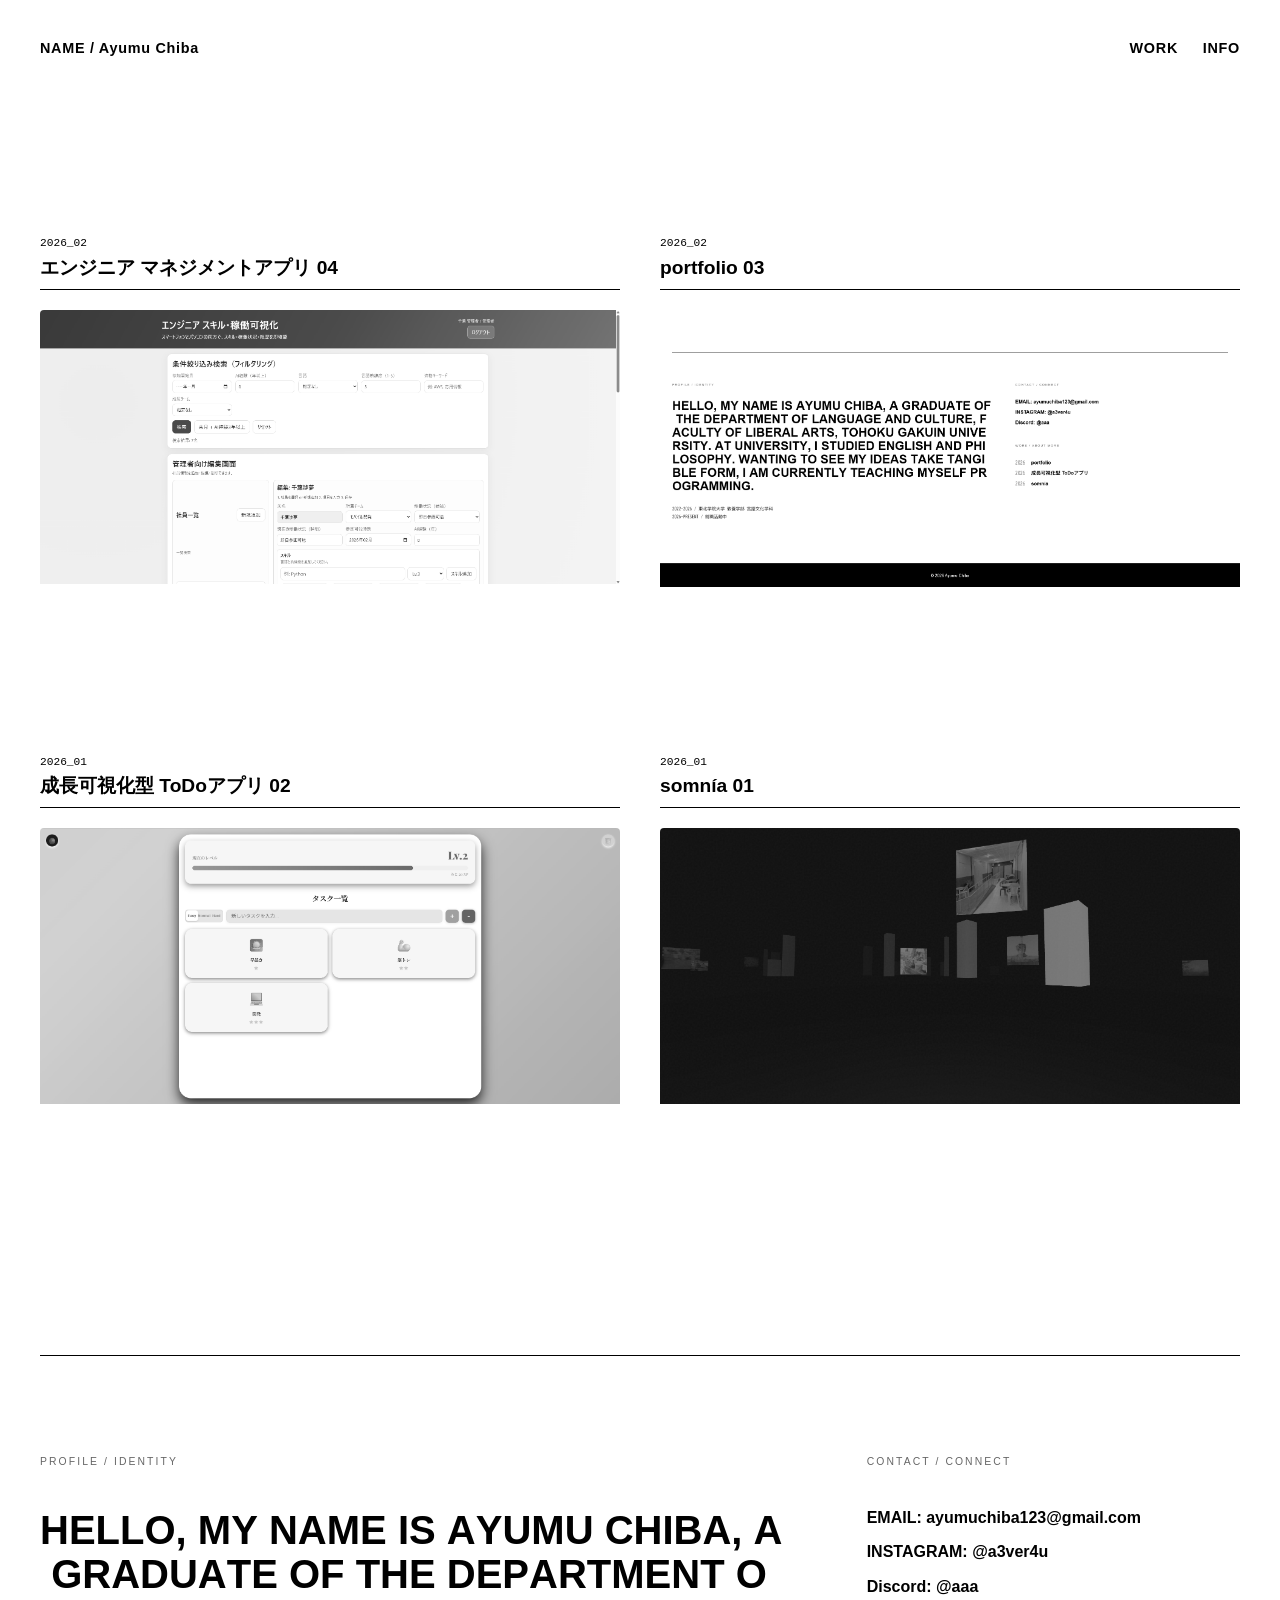
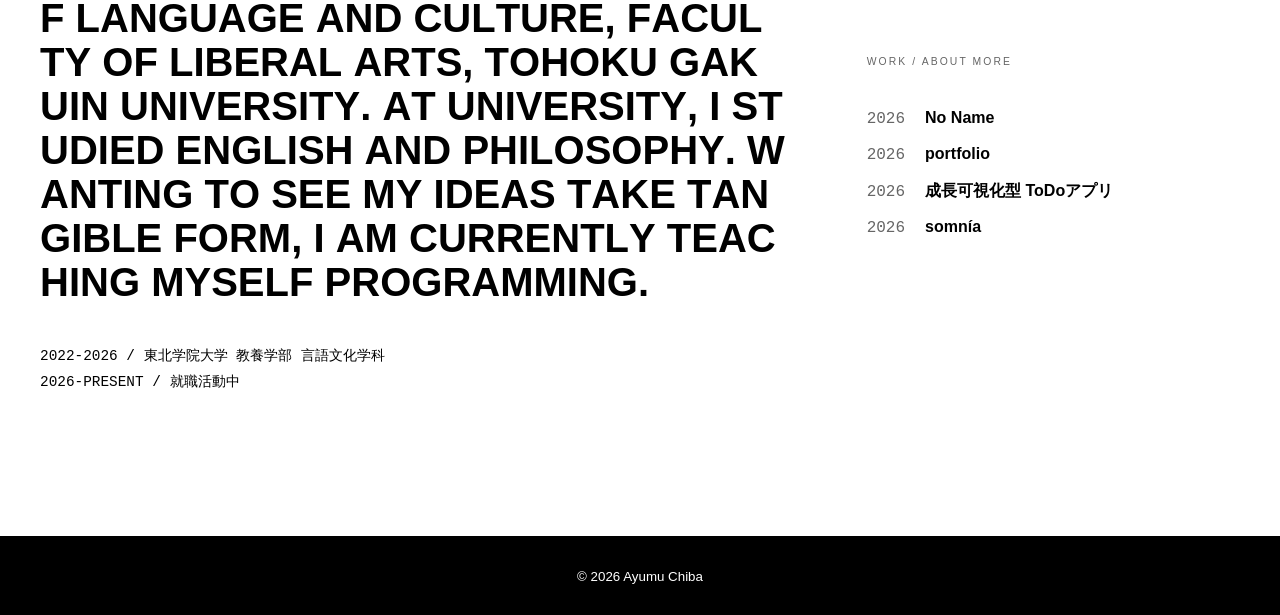
==== my_portfolio/index.html @ 64ca6fa1 "Add files via upload" ====
<!DOCTYPE html>
<html lang="ja">
<head>
    <meta charset="UTF-8">
    <meta name="viewport" content="width=device-width, initial-scale=1.0">
    <title>Portfolio — Ayumu Chiba</title>
    <meta http-equiv="refresh" content="0; url=./main/index.html">
    <link rel="canonical" href="./main/index.html">
    <script>
        location.replace('./main/index.html');
    </script>
</head>
<body>
    <p>Redirecting to <a href="./main/index.html">./main/index.html</a>...</p>
</body>
</html>
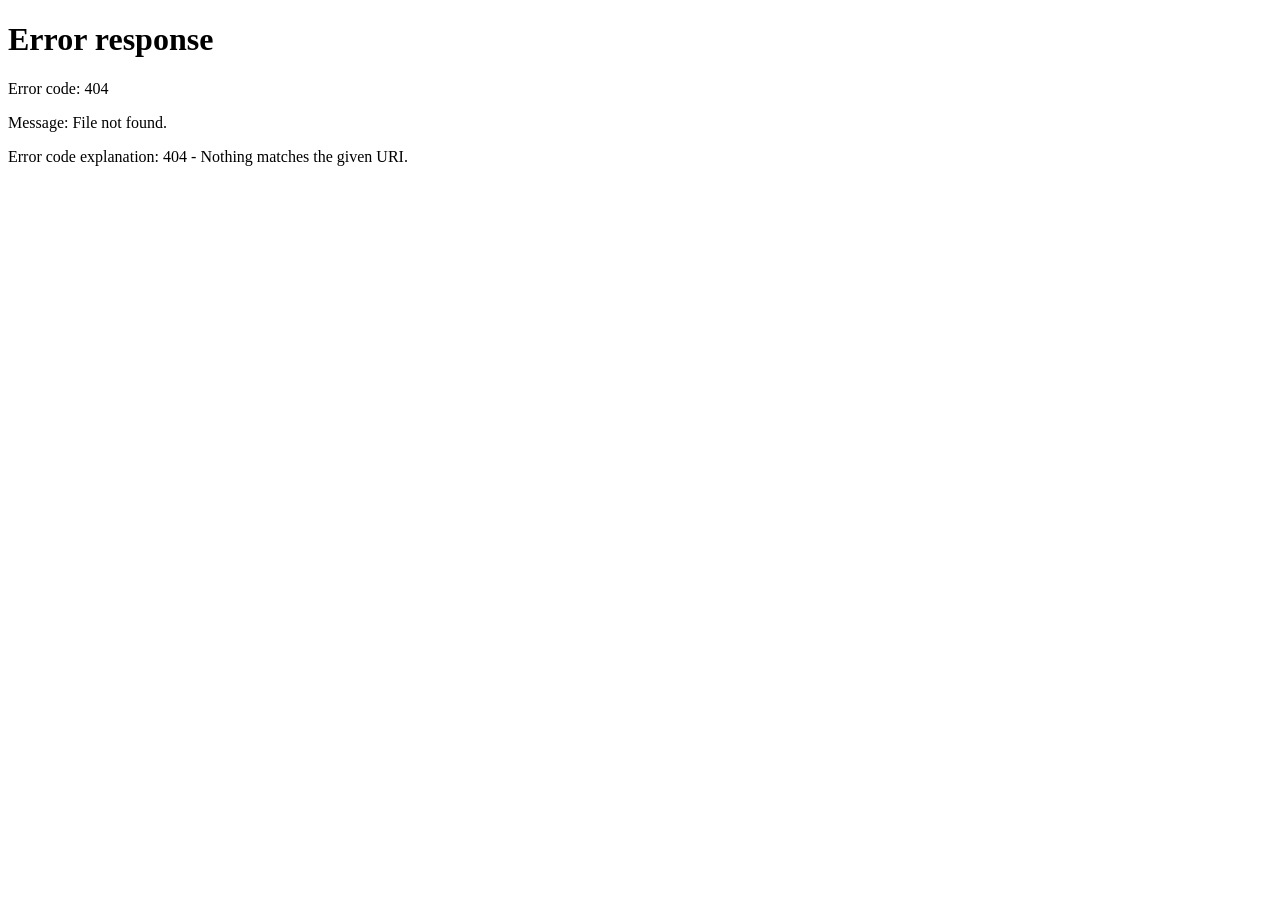
==== commit 8af76684: "Add files via upload" ====
--- a/my_portfolio/index.html
+++ b/my_portfolio/index.html
@@ -4,13 +4,13 @@
     <meta charset="UTF-8">
     <meta name="viewport" content="width=device-width, initial-scale=1.0">
     <title>Portfolio — Ayumu Chiba</title>
-    <meta http-equiv="refresh" content="0; url=./main/index.html">
-    <link rel="canonical" href="./main/index.html">
+    <meta http-equiv="refresh" content="0; url=/main/index.html">
+    <link rel="canonical" href="/main/index.html">
     <script>
-        location.replace('./main/index.html');
+        location.replace('/main/index.html');
     </script>
 </head>
 <body>
-    <p>Redirecting to <a href="./main/index.html">./main/index.html</a>...</p>
+    <p>Redirecting to <a href="/main/index.html">/main/index.html</a>...</p>
 </body>
-</html>
+</html>
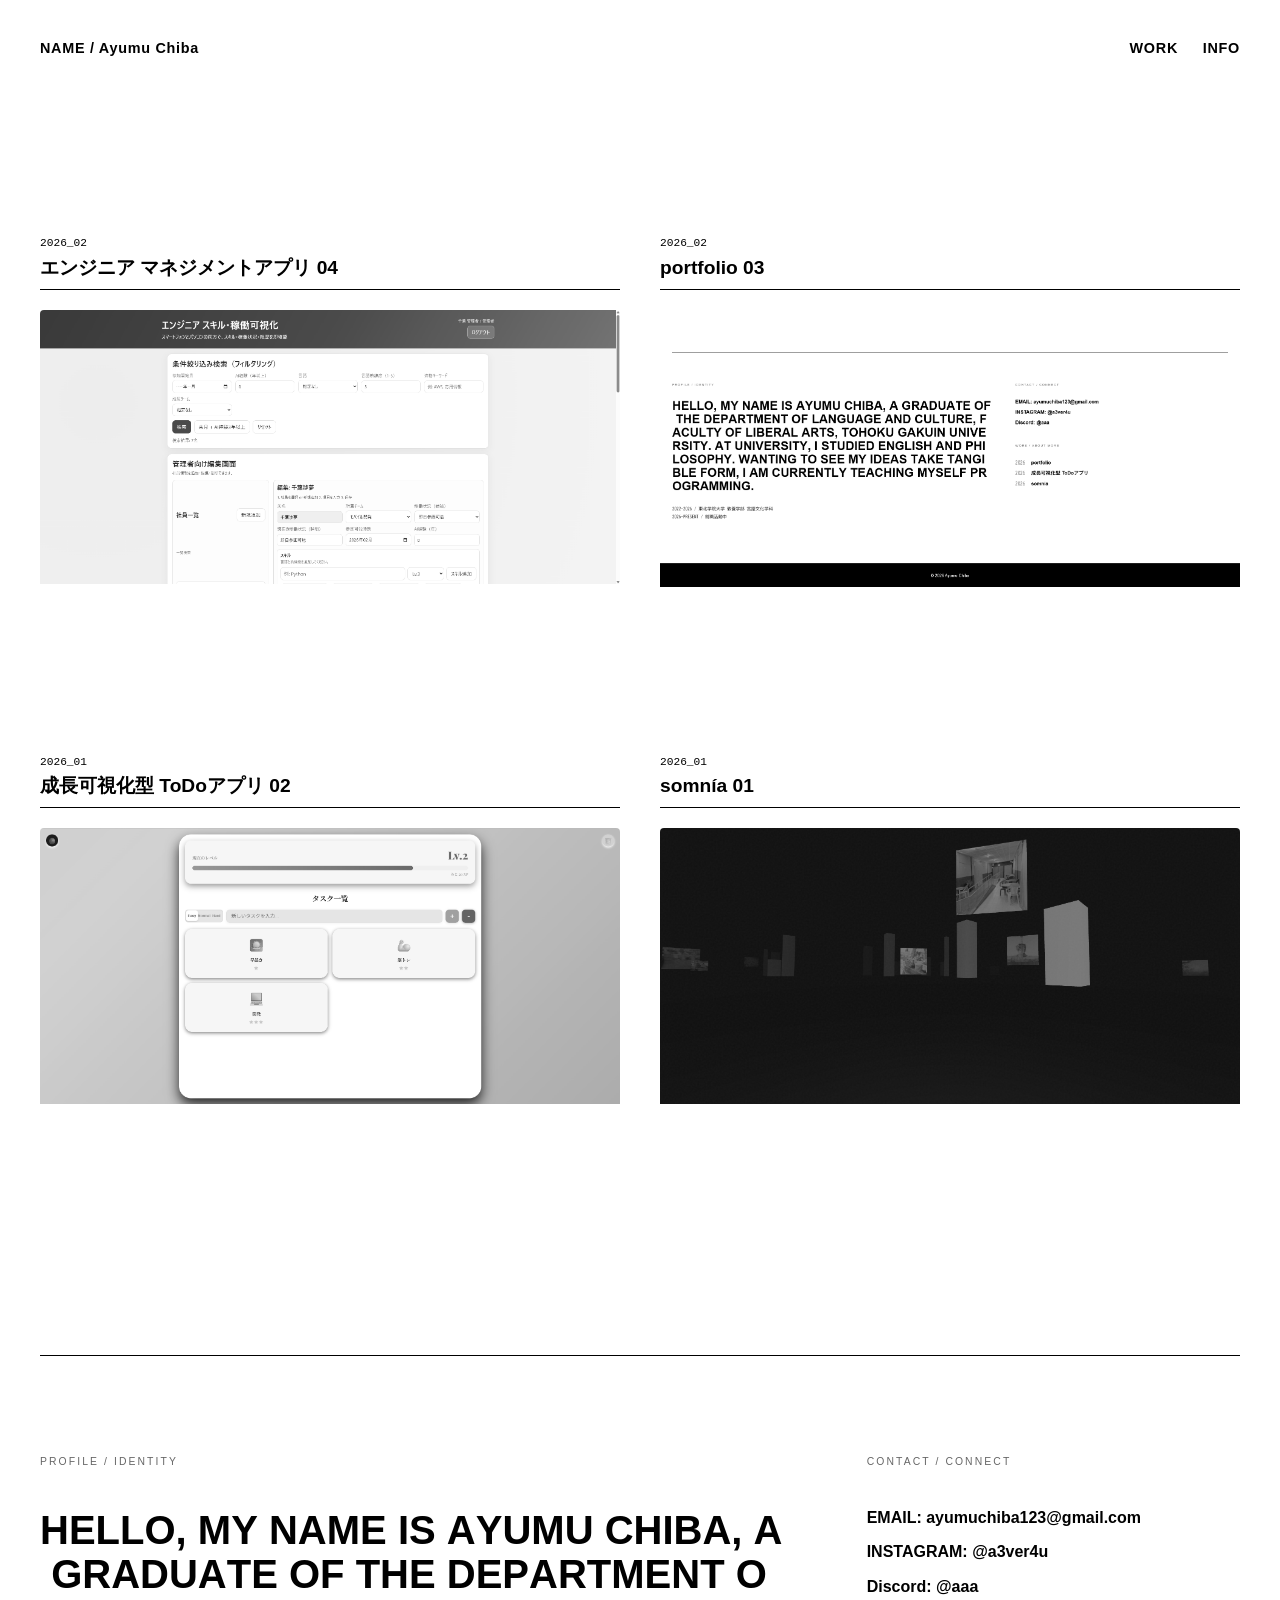
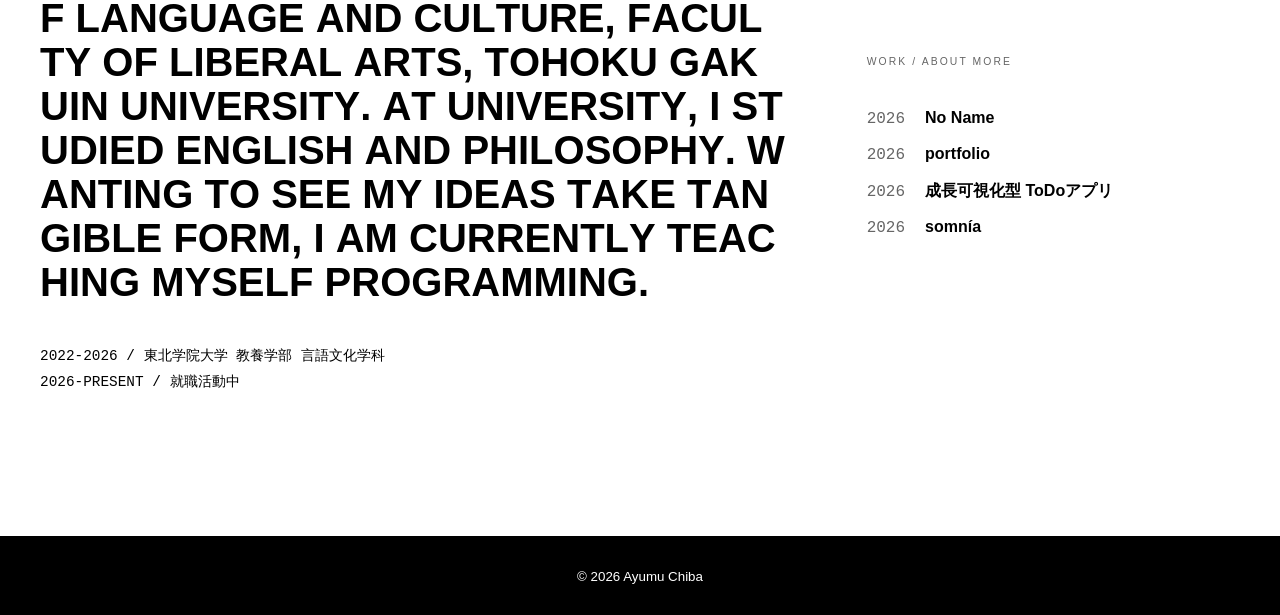
==== commit 1bb03f1a: "Add files via upload" ====
--- a/my_portfolio/index.html
+++ b/my_portfolio/index.html
@@ -4,13 +4,13 @@
     <meta charset="UTF-8">
     <meta name="viewport" content="width=device-width, initial-scale=1.0">
     <title>Portfolio — Ayumu Chiba</title>
-    <meta http-equiv="refresh" content="0; url=/main/index.html">
-    <link rel="canonical" href="/main/index.html">
+    <meta http-equiv="refresh" content="0; url=./main/index.html">
+    <link rel="canonical" href="./main/index.html">
     <script>
-        location.replace('/main/index.html');
+        location.replace('./main/index.html');
     </script>
 </head>
 <body>
-    <p>Redirecting to <a href="/main/index.html">/main/index.html</a>...</p>
+    <p>Redirecting to <a href="./main/index.html">./main/index.html</a>...</p>
 </body>
-</html>
+</html>
